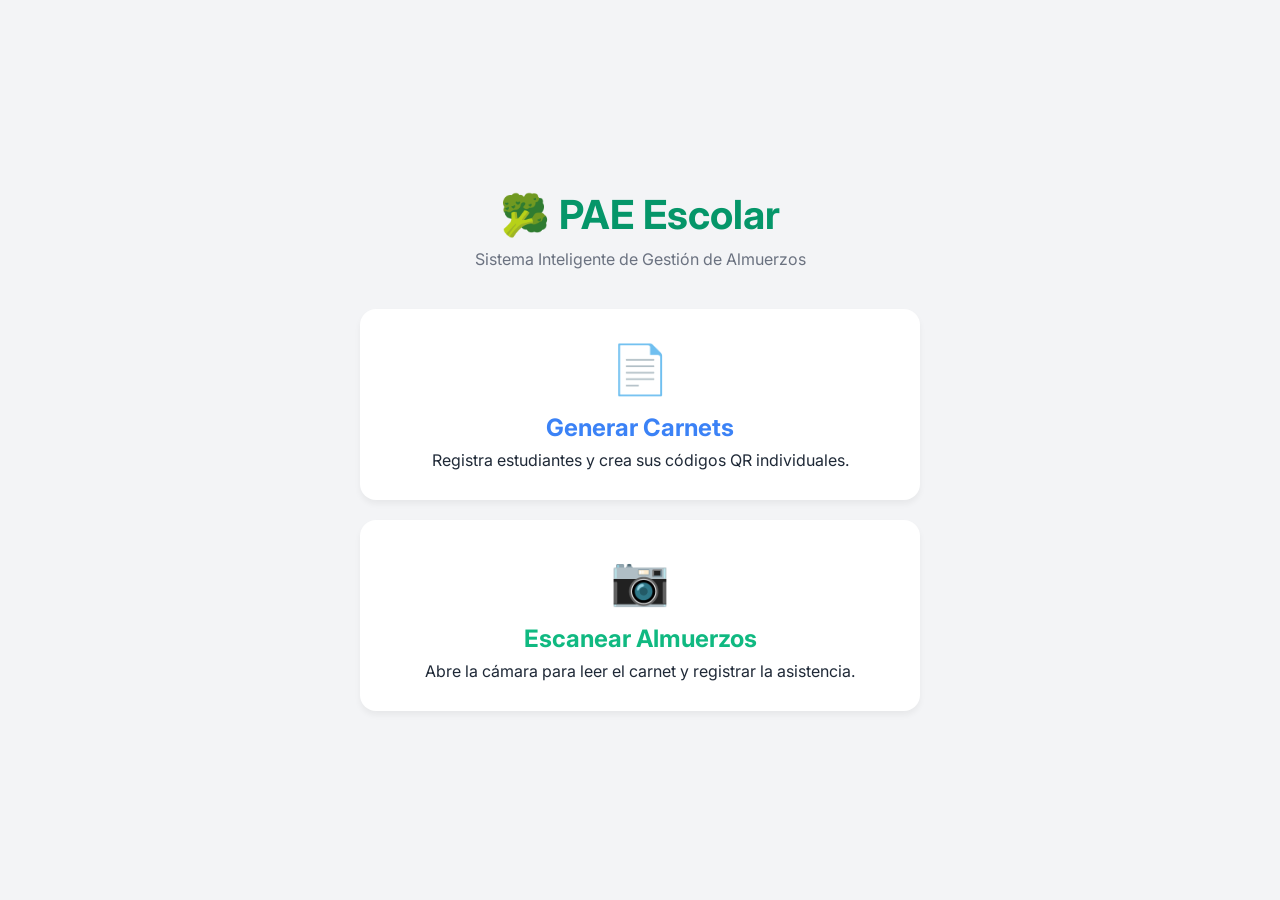
==== index.html @ 2bea766b "Add files via upload" ====
<!DOCTYPE html>
<html lang="es">
<head>
    <meta charset="UTF-8">
    <meta name="viewport" content="width=device-width, initial-scale=1.0">
    <title>Restaurante Escolar PAE</title>
    <link rel="stylesheet" href="css/styles.css">
    <link href="https://fonts.googleapis.com/css2?family=Inter:wght@400;600;800&display=swap" rel="stylesheet">
</head>
<body>
    <div class="container">
        <header class="header">
            <h1>🥦 PAE Escolar</h1>
            <p>Sistema Inteligente de Gestión de Almuerzos</p>
        </header>

        <main class="main-menu">
            <a href="registro.html" class="menu-card primary-card">
                <div class="card-icon">📄</div>
                <h2>Generar Carnets</h2>
                <p>Registra estudiantes y crea sus códigos QR individuales.</p>
            </a>

            <a href="escaner.html" class="menu-card secondary-card">
                <div class="card-icon">📷</div>
                <h2>Escanear Almuerzos</h2>
                <p>Abre la cámara para leer el carnet y registrar la asistencia.</p>
            </a>
        </main>
    </div>
</body>
</html>
---- css/styles.css ----
:root {
    --primary: #10B981;
    --primary-dark: #059669;
    --secondary: #3B82F6;
    --bg-color: #F3F4F6;
    --text-main: #1F2937;
    --text-muted: #6B7280;
    --card-bg: #FFFFFF;
}

* {
    box-sizing: border-box;
    margin: 0;
    padding: 0;
}

body {
    font-family: 'Inter', sans-serif;
    background-color: var(--bg-color);
    color: var(--text-main);
    display: flex;
    justify-content: center;
    align-items: center;
    min-height: 100vh;
}

.container {
    width: 100%;
    max-width: 600px;
    padding: 20px;
}

.header {
    text-align: center;
    margin-bottom: 40px;
}

.header h1 {
    font-size: 2.5rem;
    color: var(--primary-dark);
    margin-bottom: 10px;
}

.header p {
    color: var(--text-muted);
}

.main-menu {
    display: flex;
    flex-direction: column;
    gap: 20px;
}

.menu-card {
    background: var(--card-bg);
    border-radius: 16px;
    padding: 30px;
    text-decoration: none;
    color: var(--text-main);
    transition: transform 0.2s, box-shadow 0.2s;
    display: flex;
    flex-direction: column;
    align-items: center;
    text-align: center;
    box-shadow: 0 4px 6px rgba(0,0,0,0.05);
}

.menu-card:hover {
    transform: translateY(-5px);
    box-shadow: 0 10px 15px rgba(0,0,0,0.1);
}

.card-icon {
    font-size: 3rem;
    margin-bottom: 15px;
}

.menu-card h2 {
    font-size: 1.5rem;
    margin-bottom: 8px;
}

.primary-card h2 { color: var(--secondary); }
.secondary-card h2 { color: var(--primary); }

/* Registration Form styles */
.form-group {
    margin-bottom: 15px;
    text-align: left;
    width: 100%;
}

.form-group label {
    display: block;
    margin-bottom: 5px;
    font-weight: 600;
}

.form-group input, .form-group select {
    width: 100%;
    padding: 12px;
    border: 1px solid #D1D5DB;
    border-radius: 8px;
    font-size: 1rem;
    font-family: 'Inter', sans-serif;
}

.btn {
    width: 100%;
    padding: 15px;
    background-color: var(--secondary);
    color: white;
    border: none;
    border-radius: 8px;
    font-size: 1.1rem;
    font-weight: 600;
    cursor: pointer;
    transition: background 0.2s;
}

.btn:hover {
    background-color: #2563EB;
}

/* Carnet Result */
#carnetResult {
    margin-top: 30px;
    padding: 20px;
    border: 2px dashed var(--secondary);
    border-radius: 12px;
    text-align: center;
    background: #EFF6FF;
    display: none; /* Hidden strictly over JS */
}

#qrcode {
    margin: 20px auto;
    display: flex;
    justify-content: center;
}

.back-link {
    display: inline-block;
    margin-bottom: 20px;
    color: var(--text-muted);
    text-decoration: none;
    font-weight: 600;
}

.back-link:hover {
    color: var(--text-main);
}

/* Scanner Styles */
#reader {
    width: 100%;
    border-radius: 12px;
    overflow: hidden;
    margin-bottom: 20px;
}

.status-box {
    padding: 15px;
    border-radius: 8px;
    text-align: center;
    font-weight: 600;
    margin-top: 20px;
}

.status-success {
    background-color: #D1FAE5;
    color: #065F46;
}

.status-error {
    background-color: #FEE2E2;
    color: #991B1B;
}
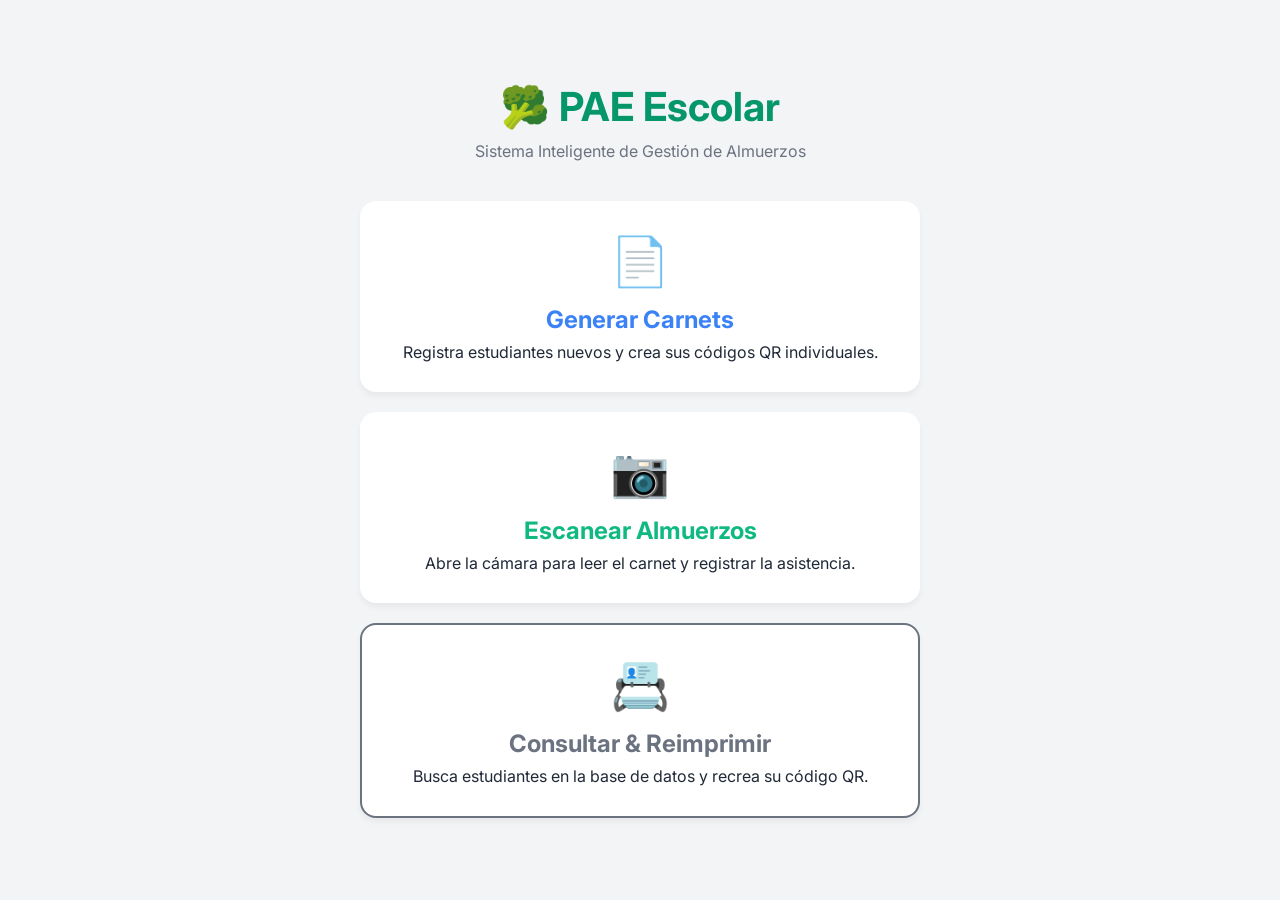
==== commit 3b6ec68f: "Add files via upload" ====
--- a/index.html
+++ b/index.html
@@ -18,7 +18,7 @@
             <a href="registro.html" class="menu-card primary-card">
                 <div class="card-icon">📄</div>
                 <h2>Generar Carnets</h2>
-                <p>Registra estudiantes y crea sus códigos QR individuales.</p>
+                <p>Registra estudiantes nuevos y crea sus códigos QR individuales.</p>
             </a>
 
             <a href="escaner.html" class="menu-card secondary-card">
@@ -26,6 +26,12 @@
                 <h2>Escanear Almuerzos</h2>
                 <p>Abre la cámara para leer el carnet y registrar la asistencia.</p>
             </a>
+
+            <a href="admin.html" class="menu-card" style="border: 2px solid var(--text-muted);">
+                <div class="card-icon">📇</div>
+                <h2 style="color: var(--text-muted);">Consultar & Reimprimir</h2>
+                <p>Busca estudiantes en la base de datos y recrea su código QR.</p>
+            </a>
         </main>
     </div>
 </body>
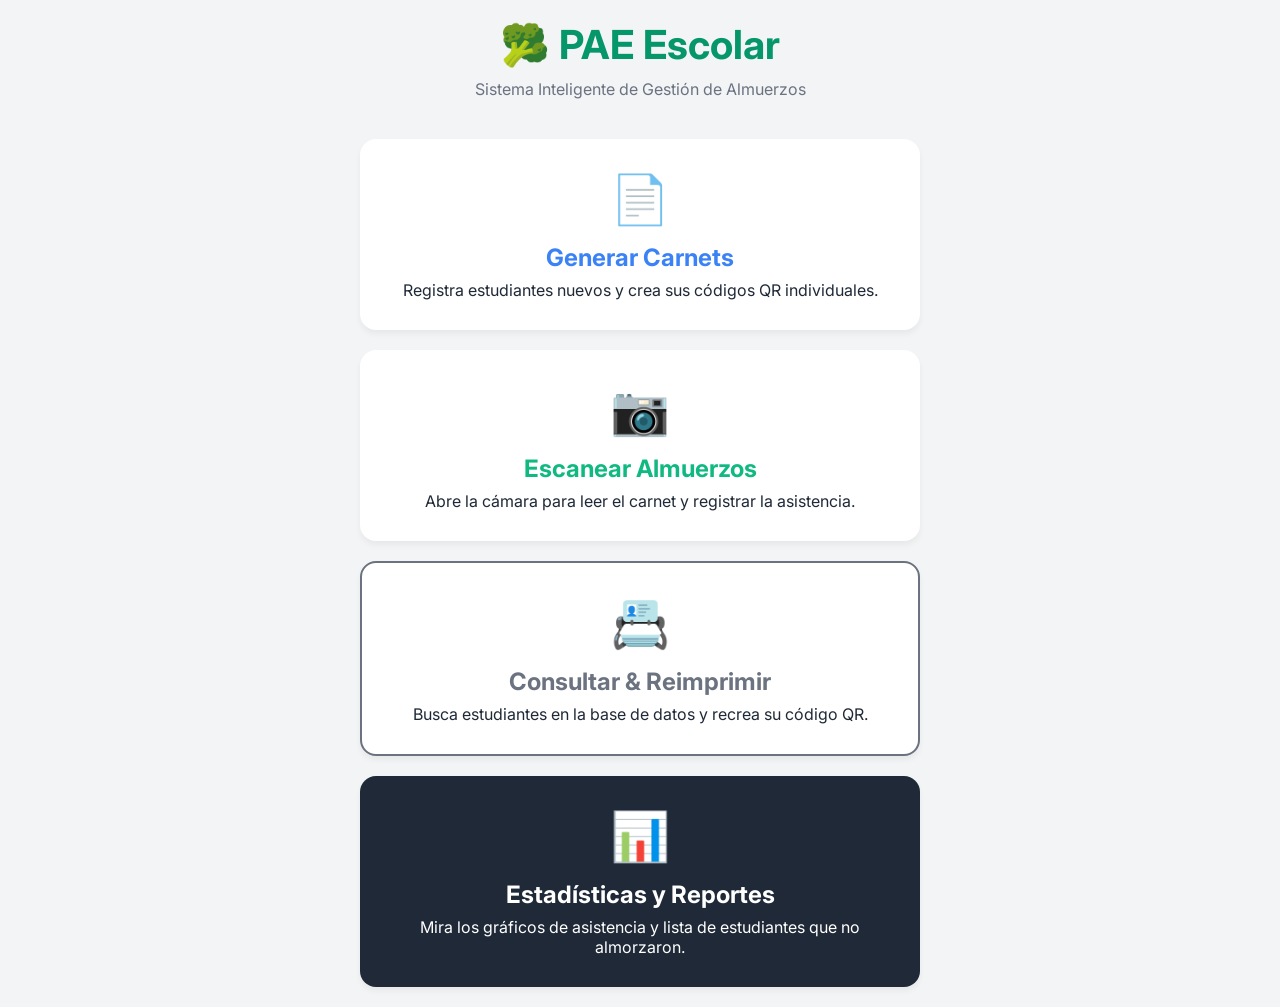
==== commit 3286c09f: "Add files via upload" ====
--- a/index.html
+++ b/index.html
@@ -32,6 +32,12 @@
                 <h2 style="color: var(--text-muted);">Consultar & Reimprimir</h2>
                 <p>Busca estudiantes en la base de datos y recrea su código QR.</p>
             </a>
+            
+            <a href="estadisticas.html" class="menu-card" style="background-color: var(--text-main); color: white;">
+                <div class="card-icon">📊</div>
+                <h2 style="color: white;">Estadísticas y Reportes</h2>
+                <p>Mira los gráficos de asistencia y lista de estudiantes que no almorzaron.</p>
+            </a>
         </main>
     </div>
 </body>
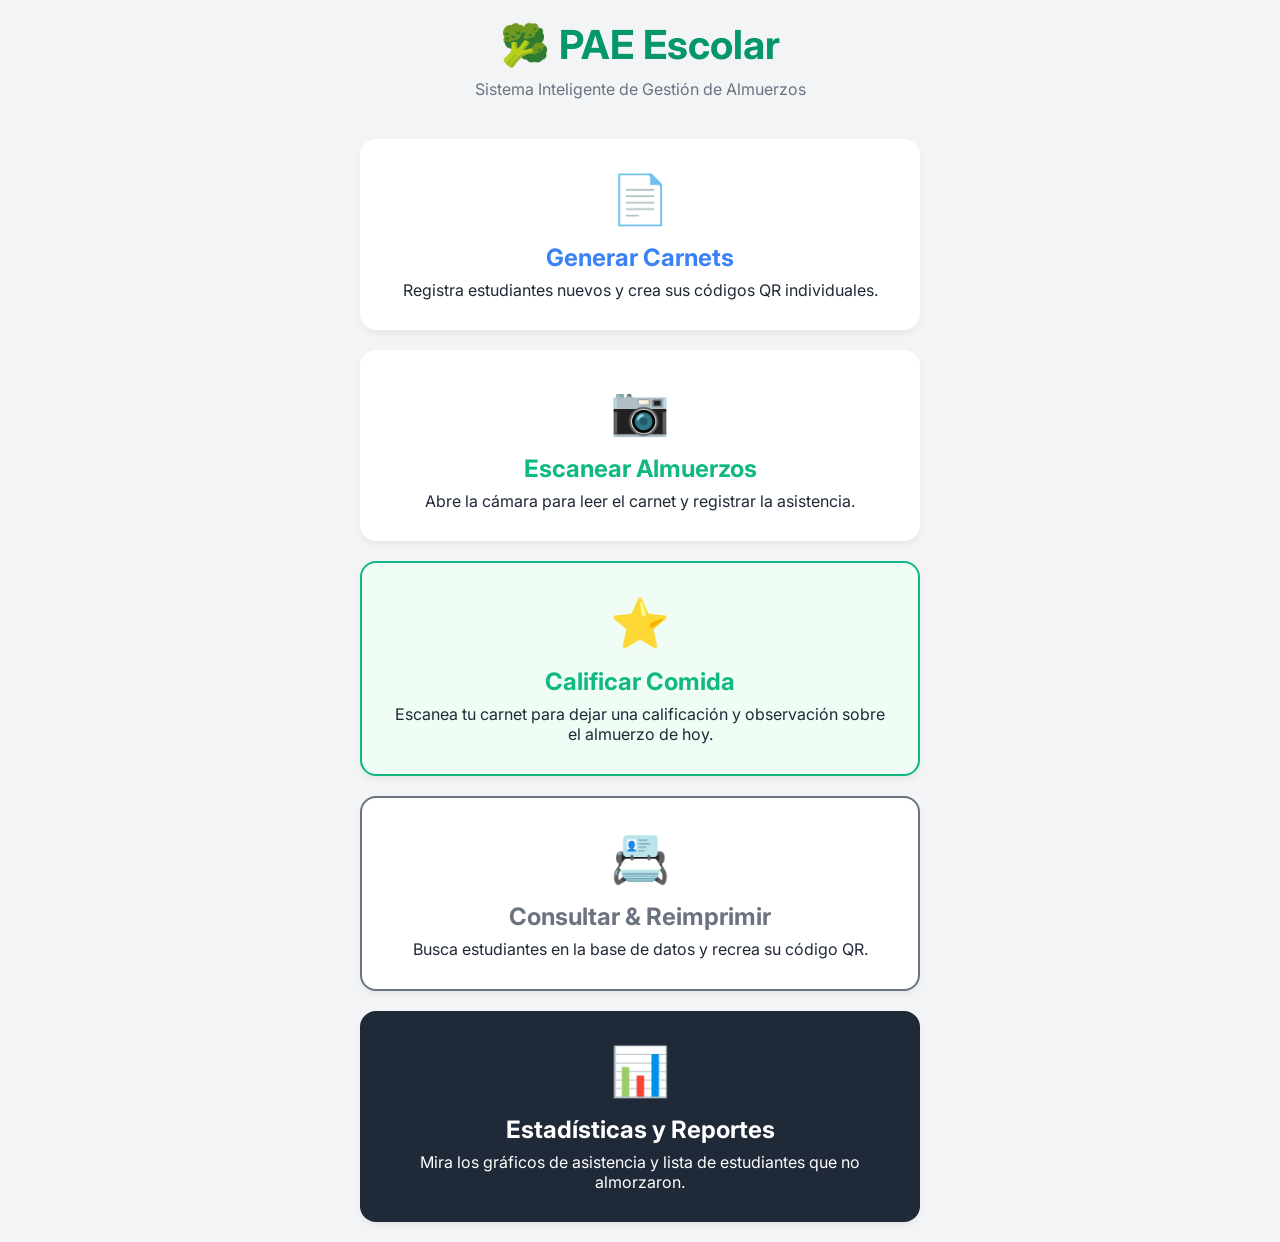
==== commit ff2758ac: "Add files via upload" ====
--- a/index.html
+++ b/index.html
@@ -3,6 +3,8 @@
 <head>
     <meta charset="UTF-8">
     <meta name="viewport" content="width=device-width, initial-scale=1.0">
+    <link rel="manifest" href="manifest.json">
+    <meta name="theme-color" content="#10B981">
     <title>Restaurante Escolar PAE</title>
     <link rel="stylesheet" href="css/styles.css">
     <link href="https://fonts.googleapis.com/css2?family=Inter:wght@400;600;800&display=swap" rel="stylesheet">
@@ -27,6 +29,12 @@
                 <p>Abre la cámara para leer el carnet y registrar la asistencia.</p>
             </a>
 
+            <a href="calificacion.html" class="menu-card" style="border: 2px solid var(--primary); background-color: #f0fdf4;">
+                <div class="card-icon">⭐</div>
+                <h2 style="color: var(--primary);">Calificar Comida</h2>
+                <p>Escanea tu carnet para dejar una calificación y observación sobre el almuerzo de hoy.</p>
+            </a>
+
             <a href="admin.html" class="menu-card" style="border: 2px solid var(--text-muted);">
                 <div class="card-icon">📇</div>
                 <h2 style="color: var(--text-muted);">Consultar & Reimprimir</h2>
@@ -40,5 +48,12 @@
             </a>
         </main>
     </div>
+    <script>
+        if ('serviceWorker' in navigator) {
+            window.addEventListener('load', () => {
+                navigator.serviceWorker.register('sw.js');
+            });
+        }
+    </script>
 </body>
 </html>
--- a/css/styles.css
+++ b/css/styles.css
@@ -176,3 +176,146 @@
     background-color: #FEE2E2;
     color: #991B1B;
 }
+
+/* =========================================
+   DISEÑO PARA EL CARNET (ID CARD CR80)
+   ========================================= */
+.carnet-print-container {
+    width: 5.4cm;
+    height: 8.6cm;
+    background: white;
+    border: 1px dashed #ccc; /* Guía de corte / límite suave */
+    border-radius: 8px;
+    display: flex;
+    flex-direction: column;
+    align-items: center;
+    box-sizing: border-box;
+    font-family: 'Inter', sans-serif;
+    color: var(--text-main);
+    overflow: hidden;
+    position: relative;
+    margin: 0 auto;
+    box-shadow: 0 4px 6px rgba(0,0,0,0.1);
+}
+
+.carnet-header {
+    width: 100%;
+    height: 1.5cm;
+    background-image: url('https://i.postimg.cc/Vs3XK67H/Imagen1.jpg');
+    background-size: cover;
+    background-position: center;
+    position: relative;
+}
+
+.carnet-logo {
+    width: 1.4cm;
+    height: 1.4cm;
+    position: absolute;
+    bottom: -0.7cm;
+    left: 50%;
+    transform: translateX(-50%);
+    border-radius: 50%;
+    border: 2px solid white;
+    background: white;
+    object-fit: cover;
+}
+
+.carnet-body {
+    margin-top: 0.9cm;
+    text-align: center;
+    width: 100%;
+    padding: 0 5px;
+}
+
+.carnet-name {
+    font-size: 9pt;
+    font-weight: 800;
+    margin-bottom: 2px;
+    line-height: 1.1;
+    text-transform: uppercase;
+}
+
+.carnet-grade {
+    font-size: 8pt;
+    color: var(--secondary);
+    margin-bottom: 3px;
+    font-weight: 600;
+}
+
+.carnet-qr {
+    display: flex;
+    justify-content: center;
+    margin: 5px 0;
+}
+
+/* Para forzar que QRCode.js dibuje el canvas pequeño */
+.carnet-qr canvas, .carnet-qr img {
+    width: 3cm !important;
+    height: 3cm !important;
+}
+
+.carnet-footer {
+    font-size: 7pt;
+    font-weight: 600;
+    color: var(--text-muted);
+    margin-top: auto;
+    margin-bottom: 5px;
+    text-align: center;
+    width: 100%;
+}
+
+@media print {
+    body * { visibility: hidden; }
+    
+    #printSection, #printSection *,
+    #bulkPrintSection, #bulkPrintSection * {
+        visibility: visible;
+    }
+    
+    #printSection {
+        position: absolute;
+        left: 0;
+        top: 0;
+        margin: 0;
+        padding: 0;
+        width: 100%;
+    }
+
+    body.printing-bulk #printSection {
+        display: none !important;
+    }
+
+    /* Estilos para impresión masiva (tiled layout) */
+    body.printing-bulk {
+        height: auto;
+        overflow: visible;
+    }
+
+    body.printing-bulk #bulkPrintSection {
+        position: relative !important;
+        left: auto;
+        top: auto;
+        width: 100%;
+        display: flex !important; /* Fuerza a ignora el display: none inline */
+        flex-wrap: wrap;
+        gap: 15px; /* Espacio entre cada carnet */
+        justify-content: center; /* Centrar los carnets en la hoja */
+        align-content: flex-start;
+        padding: 1cm 0; /* Un poco de margen en la hoja */
+    }
+
+    .bulk-card {
+        page-break-inside: avoid;
+        margin: 0; 
+    }
+
+    .carnet-print-container {
+        border: 1px dashed #999; /* Guía de corte visible al imprimir en A4 */
+        box-shadow: none;
+        border-radius: 0; 
+    }
+
+    @page {
+        margin: 0.5cm; /* Márgenes estándar para impresión en A4 o Carta */
+    }
+}
